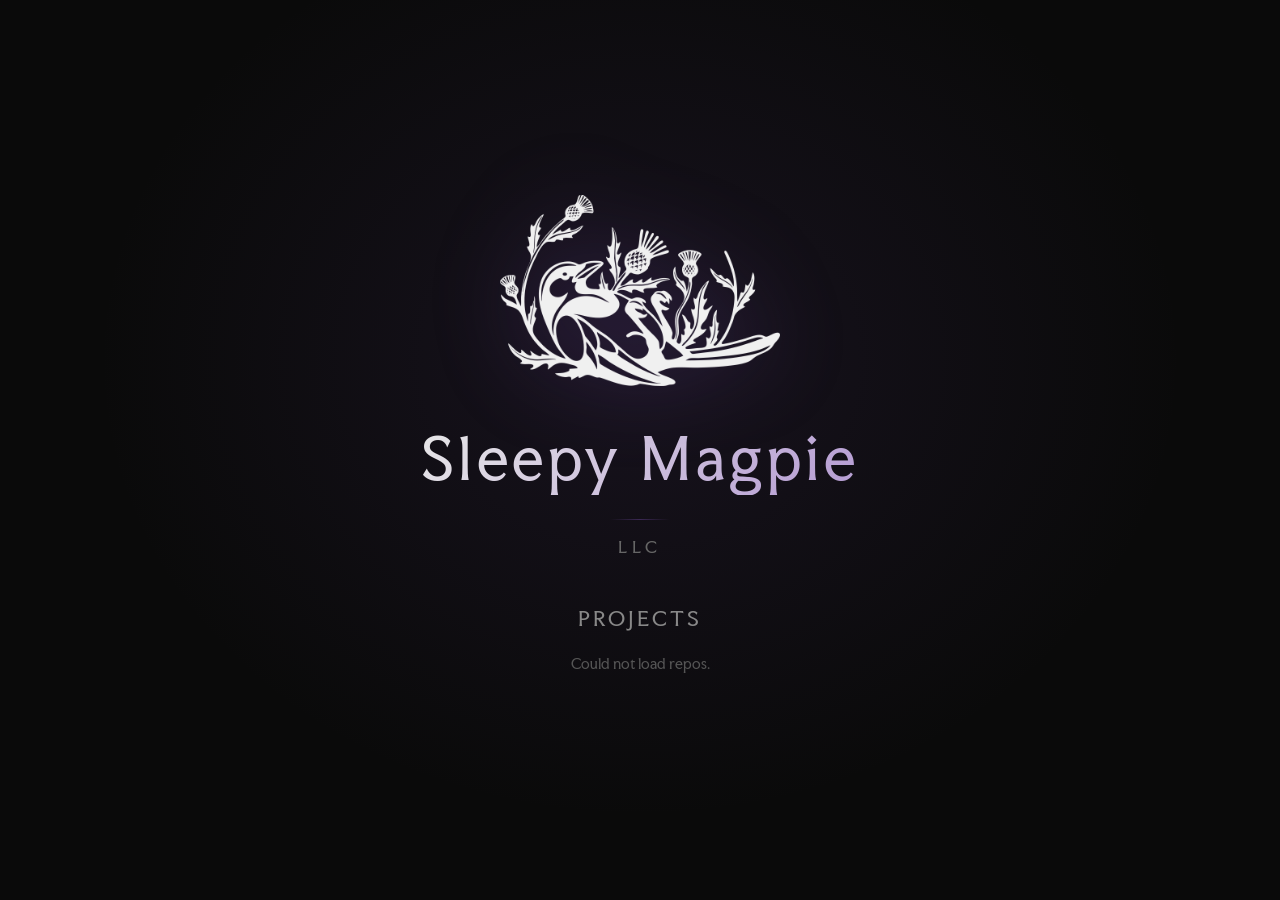
==== index.html @ 444b6920 "init commit" ====
<!DOCTYPE html>
<html lang="en">
<head>
  <meta charset="UTF-8">
  <meta name="viewport" content="width=device-width, initial-scale=1.0">
  <title>Sleepy Magpie, LLC</title>
  <meta name="description" content="Sleepy Magpie, LLC — Coming soon.">
  <meta property="og:title" content="Sleepy Magpie, LLC">
  <meta property="og:description" content="Sleepy Magpie, LLC — Coming soon.">
  <meta property="og:type" content="website">
  <meta property="og:url" content="https://sleepymagpie.com">
  <style>
    @font-face {
      font-family: 'FacultyGlyphic';
      src: url('FacultyGlyphic-Regular.ttf') format('truetype');
      font-weight: normal;
      font-style: normal;
      font-display: swap;
    }

    *,
    *::before,
    *::after {
      margin: 0;
      padding: 0;
      box-sizing: border-box;
    }

    body {
      min-height: 100vh;
      display: flex;
      flex-direction: column;
      align-items: center;
      justify-content: center;
      background: #0a0a0a;
      background-image: radial-gradient(ellipse at 50% 40%, rgba(99, 65, 145, 0.15) 0%, transparent 60%);
      color: #e8e8e8;
      font-family: 'FacultyGlyphic', -apple-system, BlinkMacSystemFont, "Segoe UI", Roboto, Helvetica, Arial, sans-serif;
    }

    .container {
      text-align: center;
      animation: fadeSlideUp 1.2s ease-out both;
    }

    .logo {
      width: 280px;
      height: auto;
      margin: 0 auto 2rem;
      animation: float 4s ease-in-out infinite;
      filter: invert(1) drop-shadow(0 0 40px rgba(99, 65, 145, 0.4));
    }

    h1 {
      font-size: clamp(2rem, 6vw, 3.5rem);
      font-weight: 300;
      letter-spacing: 0.08em;
      margin-bottom: 0.5rem;
      background: linear-gradient(135deg, #e8e8e8 0%, #b8a0d4 50%, #e8e8e8 100%);
      background-size: 200% auto;
      -webkit-background-clip: text;
      background-clip: text;
      -webkit-text-fill-color: transparent;
      animation: shimmer 6s ease-in-out infinite;
    }

    .divider {
      width: 60px;
      height: 1px;
      margin: 1.5rem auto 1rem;
      background: linear-gradient(90deg, transparent, rgba(99, 65, 145, 0.5), transparent);
    }

    .llc {
      font-size: clamp(0.75rem, 2vw, 1rem);
      font-weight: 400;
      letter-spacing: 0.3em;
      text-transform: uppercase;
      color: #666;
    }

    @keyframes fadeSlideUp {
      from {
        opacity: 0;
        transform: translateY(30px);
      }
      to {
        opacity: 1;
        transform: translateY(0);
      }
    }

    @keyframes shimmer {
      0%, 100% {
        background-position: 0% center;
      }
      50% {
        background-position: 200% center;
      }
    }

    @keyframes float {
      0%, 100% {
        transform: translateY(0);
      }
      50% {
        transform: translateY(-10px);
      }
    }

    .repos {
      width: 100%;
      max-width: 720px;
      padding: 3rem 1.5rem 2rem;
      animation: fadeSlideUp 1.2s ease-out 0.4s both;
    }

    .repos h2 {
      font-size: clamp(1rem, 3vw, 1.25rem);
      font-weight: 300;
      letter-spacing: 0.15em;
      text-transform: uppercase;
      color: #888;
      margin-bottom: 1.5rem;
      text-align: center;
    }

    #repo-list {
      display: flex;
      flex-direction: column;
      gap: 0.75rem;
    }

    .repo-card {
      display: block;
      padding: 1rem 1.25rem;
      border: 1px solid rgba(99, 65, 145, 0.25);
      border-radius: 8px;
      background: rgba(99, 65, 145, 0.06);
      text-decoration: none;
      color: inherit;
      transition: border-color 0.3s, background 0.3s;
    }

    .repo-card:hover {
      border-color: rgba(99, 65, 145, 0.5);
      background: rgba(99, 65, 145, 0.12);
    }

    .repo-name {
      font-size: 1.1rem;
      font-weight: 400;
      color: #b8a0d4;
      margin-bottom: 0.3rem;
    }

    .repo-desc {
      font-size: 0.85rem;
      color: #888;
      line-height: 1.4;
    }

    .repo-lang {
      font-size: 0.75rem;
      color: #666;
      margin-top: 0.4rem;
      letter-spacing: 0.05em;
    }

    .repos-empty {
      text-align: center;
      color: #555;
      font-size: 0.85rem;
    }

    @media (max-width: 480px) {
      .logo {
        width: 200px;
        margin-bottom: 1.5rem;
      }

      .repos {
        padding: 2rem 1rem 1.5rem;
      }
    }
  </style>
</head>
<body>
  <div class="container">
    <img class="logo" src="logo.png" alt="Sleepy Magpie logo">

    <h1>Sleepy Magpie</h1>
    <div class="divider"></div>
    <p class="llc">LLC</p>
  </div>

  <section class="repos">
    <h2>Projects</h2>
    <div id="repo-list"></div>
  </section>

  <script>
    const IGNORED_REPOS = ["sleepymagpie.com"];

    function createRepoCard(repo) {
      const a = document.createElement("a");
      a.className = "repo-card";
      a.href = repo.html_url;
      a.target = "_blank";
      a.rel = "noopener noreferrer";

      const name = document.createElement("div");
      name.className = "repo-name";
      name.textContent = repo.name;
      a.appendChild(name);

      if (repo.description) {
        const desc = document.createElement("div");
        desc.className = "repo-desc";
        desc.textContent = repo.description;
        a.appendChild(desc);
      }

      if (repo.language) {
        const lang = document.createElement("div");
        lang.className = "repo-lang";
        lang.textContent = repo.language;
        a.appendChild(lang);
      }

      return a;
    }

    fetch("https://api.github.com/orgs/Sleepy-Magpie-LLC/repos?type=public")
      .then(res => {
        if (!res.ok) throw new Error(res.statusText);
        return res.json();
      })
      .then(repos => {
        const filtered = repos.filter(r =>
          !r.fork && !r.archived && !IGNORED_REPOS.includes(r.name)
        );

        const list = document.getElementById("repo-list");

        if (filtered.length === 0) {
          const empty = document.createElement("p");
          empty.className = "repos-empty";
          empty.textContent = "No public repos yet.";
          list.appendChild(empty);
          return;
        }

        filtered
          .sort((a, b) => new Date(b.pushed_at) - new Date(a.pushed_at))
          .forEach(r => list.appendChild(createRepoCard(r)));
      })
      .catch(() => {
        const list = document.getElementById("repo-list");
        const err = document.createElement("p");
        err.className = "repos-empty";
        err.textContent = "Could not load repos.";
        list.appendChild(err);
      });
  </script>
</body>
</html>
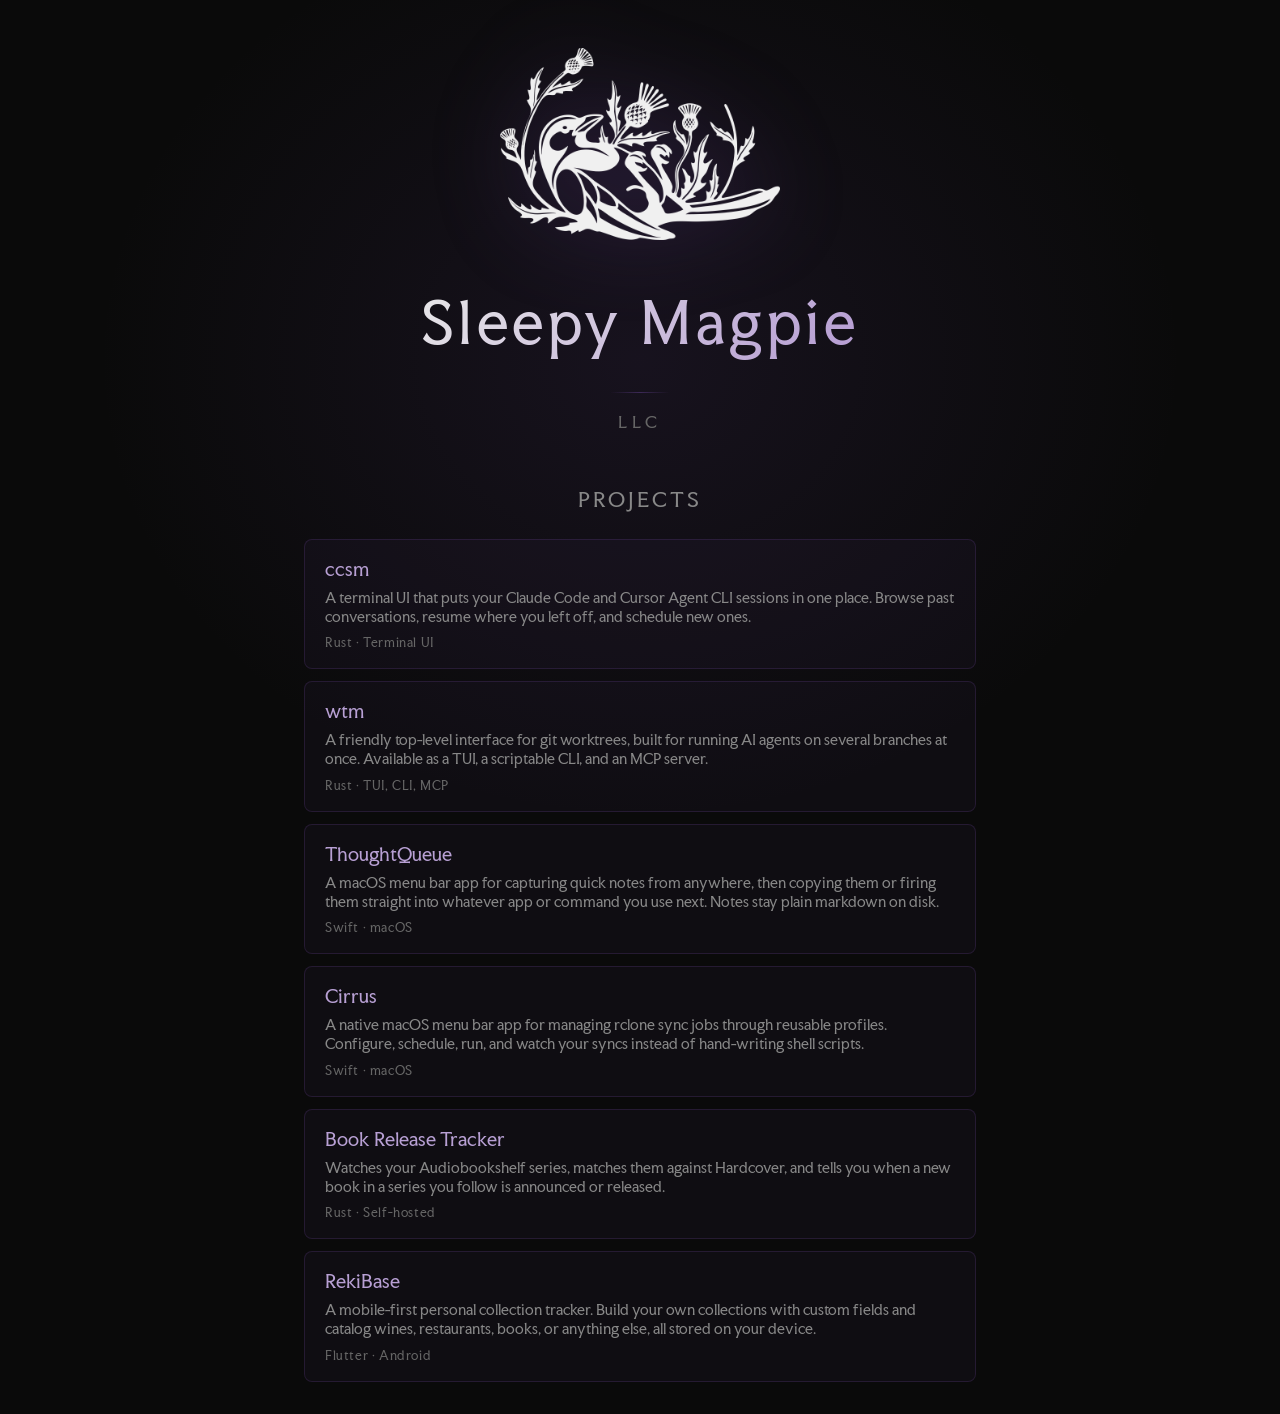
==== commit e7280fff: "add sub-pages for tools" ====
--- a/index.html
+++ b/index.html
@@ -4,188 +4,14 @@
   <meta charset="UTF-8">
   <meta name="viewport" content="width=device-width, initial-scale=1.0">
   <title>Sleepy Magpie, LLC</title>
-  <meta name="description" content="Sleepy Magpie, LLC — Coming soon.">
+  <meta name="description" content="Sleepy Magpie, LLC builds small, focused tools for developers and for keeping track of things.">
   <meta property="og:title" content="Sleepy Magpie, LLC">
-  <meta property="og:description" content="Sleepy Magpie, LLC — Coming soon.">
+  <meta property="og:description" content="Sleepy Magpie, LLC builds small, focused tools for developers and for keeping track of things.">
   <meta property="og:type" content="website">
   <meta property="og:url" content="https://sleepymagpie.com">
-  <style>
-    @font-face {
-      font-family: 'FacultyGlyphic';
-      src: url('FacultyGlyphic-Regular.ttf') format('truetype');
-      font-weight: normal;
-      font-style: normal;
-      font-display: swap;
-    }
-
-    *,
-    *::before,
-    *::after {
-      margin: 0;
-      padding: 0;
-      box-sizing: border-box;
-    }
-
-    body {
-      min-height: 100vh;
-      display: flex;
-      flex-direction: column;
-      align-items: center;
-      justify-content: center;
-      background: #0a0a0a;
-      background-image: radial-gradient(ellipse at 50% 40%, rgba(99, 65, 145, 0.15) 0%, transparent 60%);
-      color: #e8e8e8;
-      font-family: 'FacultyGlyphic', -apple-system, BlinkMacSystemFont, "Segoe UI", Roboto, Helvetica, Arial, sans-serif;
-    }
-
-    .container {
-      text-align: center;
-      animation: fadeSlideUp 1.2s ease-out both;
-    }
-
-    .logo {
-      width: 280px;
-      height: auto;
-      margin: 0 auto 2rem;
-      animation: float 4s ease-in-out infinite;
-      filter: invert(1) drop-shadow(0 0 40px rgba(99, 65, 145, 0.4));
-    }
-
-    h1 {
-      font-size: clamp(2rem, 6vw, 3.5rem);
-      font-weight: 300;
-      letter-spacing: 0.08em;
-      margin-bottom: 0.5rem;
-      background: linear-gradient(135deg, #e8e8e8 0%, #b8a0d4 50%, #e8e8e8 100%);
-      background-size: 200% auto;
-      -webkit-background-clip: text;
-      background-clip: text;
-      -webkit-text-fill-color: transparent;
-      animation: shimmer 6s ease-in-out infinite;
-    }
-
-    .divider {
-      width: 60px;
-      height: 1px;
-      margin: 1.5rem auto 1rem;
-      background: linear-gradient(90deg, transparent, rgba(99, 65, 145, 0.5), transparent);
-    }
-
-    .llc {
-      font-size: clamp(0.75rem, 2vw, 1rem);
-      font-weight: 400;
-      letter-spacing: 0.3em;
-      text-transform: uppercase;
-      color: #666;
-    }
-
-    @keyframes fadeSlideUp {
-      from {
-        opacity: 0;
-        transform: translateY(30px);
-      }
-      to {
-        opacity: 1;
-        transform: translateY(0);
-      }
-    }
-
-    @keyframes shimmer {
-      0%, 100% {
-        background-position: 0% center;
-      }
-      50% {
-        background-position: 200% center;
-      }
-    }
-
-    @keyframes float {
-      0%, 100% {
-        transform: translateY(0);
-      }
-      50% {
-        transform: translateY(-10px);
-      }
-    }
-
-    .repos {
-      width: 100%;
-      max-width: 720px;
-      padding: 3rem 1.5rem 2rem;
-      animation: fadeSlideUp 1.2s ease-out 0.4s both;
-    }
-
-    .repos h2 {
-      font-size: clamp(1rem, 3vw, 1.25rem);
-      font-weight: 300;
-      letter-spacing: 0.15em;
-      text-transform: uppercase;
-      color: #888;
-      margin-bottom: 1.5rem;
-      text-align: center;
-    }
-
-    #repo-list {
-      display: flex;
-      flex-direction: column;
-      gap: 0.75rem;
-    }
-
-    .repo-card {
-      display: block;
-      padding: 1rem 1.25rem;
-      border: 1px solid rgba(99, 65, 145, 0.25);
-      border-radius: 8px;
-      background: rgba(99, 65, 145, 0.06);
-      text-decoration: none;
-      color: inherit;
-      transition: border-color 0.3s, background 0.3s;
-    }
-
-    .repo-card:hover {
-      border-color: rgba(99, 65, 145, 0.5);
-      background: rgba(99, 65, 145, 0.12);
-    }
-
-    .repo-name {
-      font-size: 1.1rem;
-      font-weight: 400;
-      color: #b8a0d4;
-      margin-bottom: 0.3rem;
-    }
-
-    .repo-desc {
-      font-size: 0.85rem;
-      color: #888;
-      line-height: 1.4;
-    }
-
-    .repo-lang {
-      font-size: 0.75rem;
-      color: #666;
-      margin-top: 0.4rem;
-      letter-spacing: 0.05em;
-    }
-
-    .repos-empty {
-      text-align: center;
-      color: #555;
-      font-size: 0.85rem;
-    }
-
-    @media (max-width: 480px) {
-      .logo {
-        width: 200px;
-        margin-bottom: 1.5rem;
-      }
-
-      .repos {
-        padding: 2rem 1rem 1.5rem;
-      }
-    }
-  </style>
+  <link rel="stylesheet" href="styles.css">
 </head>
-<body>
+<body class="home">
   <div class="container">
     <img class="logo" src="logo.png" alt="Sleepy Magpie logo">
 
@@ -196,72 +22,43 @@
 
   <section class="repos">
     <h2>Projects</h2>
-    <div id="repo-list"></div>
+    <div id="repo-list">
+      <a class="repo-card" href="tools/ccsm.html">
+        <div class="repo-name">ccsm</div>
+        <div class="repo-desc">A terminal UI that puts your Claude Code and Cursor Agent CLI sessions in one place. Browse past conversations, resume where you left off, and schedule new ones.</div>
+        <div class="repo-lang">Rust · Terminal UI</div>
+      </a>
+
+      <a class="repo-card" href="tools/wtm.html">
+        <div class="repo-name">wtm</div>
+        <div class="repo-desc">A friendly top-level interface for git worktrees, built for running AI agents on several branches at once. Available as a TUI, a scriptable CLI, and an MCP server.</div>
+        <div class="repo-lang">Rust · TUI, CLI, MCP</div>
+      </a>
+
+      <a class="repo-card" href="tools/thoughtqueue.html">
+        <div class="repo-name">ThoughtQueue</div>
+        <div class="repo-desc">A macOS menu bar app for capturing quick notes from anywhere, then copying them or firing them straight into whatever app or command you use next. Notes stay plain markdown on disk.</div>
+        <div class="repo-lang">Swift · macOS</div>
+      </a>
+
+      <a class="repo-card" href="tools/cirrus.html">
+        <div class="repo-name">Cirrus</div>
+        <div class="repo-desc">A native macOS menu bar app for managing rclone sync jobs through reusable profiles. Configure, schedule, run, and watch your syncs instead of hand-writing shell scripts.</div>
+        <div class="repo-lang">Swift · macOS</div>
+      </a>
+
+      <a class="repo-card" href="tools/book-release-tracker.html">
+        <div class="repo-name">Book Release Tracker</div>
+        <div class="repo-desc">Watches your Audiobookshelf series, matches them against Hardcover, and tells you when a new book in a series you follow is announced or released.</div>
+        <div class="repo-lang">Rust · Self-hosted</div>
+      </a>
+
+      <a class="repo-card" href="tools/rekibase.html">
+        <div class="repo-name">RekiBase</div>
+        <div class="repo-desc">A mobile-first personal collection tracker. Build your own collections with custom fields and catalog wines, restaurants, books, or anything else, all stored on your device.</div>
+        <div class="repo-lang">Flutter · Android</div>
+      </a>
+    </div>
   </section>
-
-  <script>
-    const IGNORED_REPOS = ["sleepymagpie.com"];
-
-    function createRepoCard(repo) {
-      const a = document.createElement("a");
-      a.className = "repo-card";
-      a.href = repo.html_url;
-      a.target = "_blank";
-      a.rel = "noopener noreferrer";
-
-      const name = document.createElement("div");
-      name.className = "repo-name";
-      name.textContent = repo.name;
-      a.appendChild(name);
-
-      if (repo.description) {
-        const desc = document.createElement("div");
-        desc.className = "repo-desc";
-        desc.textContent = repo.description;
-        a.appendChild(desc);
-      }
-
-      if (repo.language) {
-        const lang = document.createElement("div");
-        lang.className = "repo-lang";
-        lang.textContent = repo.language;
-        a.appendChild(lang);
-      }
-
-      return a;
-    }
-
-    fetch("https://api.github.com/orgs/Sleepy-Magpie-LLC/repos?type=public")
-      .then(res => {
-        if (!res.ok) throw new Error(res.statusText);
-        return res.json();
-      })
-      .then(repos => {
-        const filtered = repos.filter(r =>
-          !r.fork && !r.archived && !IGNORED_REPOS.includes(r.name)
-        );
-
-        const list = document.getElementById("repo-list");
-
-        if (filtered.length === 0) {
-          const empty = document.createElement("p");
-          empty.className = "repos-empty";
-          empty.textContent = "No public repos yet.";
-          list.appendChild(empty);
-          return;
-        }
-
-        filtered
-          .sort((a, b) => new Date(b.pushed_at) - new Date(a.pushed_at))
-          .forEach(r => list.appendChild(createRepoCard(r)));
-      })
-      .catch(() => {
-        const list = document.getElementById("repo-list");
-        const err = document.createElement("p");
-        err.className = "repos-empty";
-        err.textContent = "Could not load repos.";
-        list.appendChild(err);
-      });
-  </script>
 </body>
 </html>
--- a/styles.css
+++ b/styles.css
@@ -0,0 +1,469 @@
+/* Sleepy Magpie, LLC — shared theme for the home page and every tool page. */
+
+@font-face {
+  font-family: 'FacultyGlyphic';
+  src: url('FacultyGlyphic-Regular.ttf') format('truetype');
+  font-weight: normal;
+  font-style: normal;
+  font-display: swap;
+}
+
+:root {
+  --bg: #0a0a0a;
+  --text: #e8e8e8;
+  --accent: #b8a0d4;
+  --purple: 99, 65, 145;
+  --muted: #888;
+  --dim: #666;
+}
+
+*,
+*::before,
+*::after {
+  margin: 0;
+  padding: 0;
+  box-sizing: border-box;
+}
+
+body {
+  min-height: 100vh;
+  display: flex;
+  flex-direction: column;
+  align-items: center;
+  background: var(--bg);
+  background-image: radial-gradient(ellipse at 50% 40%, rgba(var(--purple), 0.15) 0%, transparent 60%);
+  background-attachment: fixed;
+  color: var(--text);
+  font-family: 'FacultyGlyphic', -apple-system, BlinkMacSystemFont, "Segoe UI", Roboto, Helvetica, Arial, sans-serif;
+  line-height: 1.6;
+}
+
+/* The home page centers itself when it fits and scrolls normally when it does not.
+   Auto margins are used instead of justify-content so tall content is never clipped. */
+body.home .container {
+  margin-top: auto;
+  padding-top: 3rem;
+}
+
+body.home .repos {
+  margin-bottom: auto;
+}
+
+a {
+  color: var(--accent);
+}
+
+/* ---------- Home hero ---------- */
+
+.container {
+  text-align: center;
+  animation: fadeSlideUp 1.2s ease-out both;
+}
+
+.logo {
+  width: 280px;
+  height: auto;
+  margin: 0 auto 2rem;
+  animation: float 4s ease-in-out infinite;
+  filter: invert(1) drop-shadow(0 0 40px rgba(var(--purple), 0.4));
+}
+
+h1 {
+  font-size: clamp(2rem, 6vw, 3.5rem);
+  font-weight: 300;
+  letter-spacing: 0.08em;
+  margin-bottom: 0.5rem;
+  background: linear-gradient(135deg, #e8e8e8 0%, #b8a0d4 50%, #e8e8e8 100%);
+  background-size: 200% auto;
+  -webkit-background-clip: text;
+  background-clip: text;
+  -webkit-text-fill-color: transparent;
+  animation: shimmer 6s ease-in-out infinite;
+}
+
+.divider {
+  width: 60px;
+  height: 1px;
+  margin: 1.5rem auto 1rem;
+  background: linear-gradient(90deg, transparent, rgba(var(--purple), 0.5), transparent);
+}
+
+.llc {
+  font-size: clamp(0.75rem, 2vw, 1rem);
+  font-weight: 400;
+  letter-spacing: 0.3em;
+  text-transform: uppercase;
+  color: var(--dim);
+}
+
+@keyframes fadeSlideUp {
+  from {
+    opacity: 0;
+    transform: translateY(30px);
+  }
+  to {
+    opacity: 1;
+    transform: translateY(0);
+  }
+}
+
+@keyframes shimmer {
+  0%, 100% {
+    background-position: 0% center;
+  }
+  50% {
+    background-position: 200% center;
+  }
+}
+
+@keyframes float {
+  0%, 100% {
+    transform: translateY(0);
+  }
+  50% {
+    transform: translateY(-10px);
+  }
+}
+
+/* ---------- Project list (home) ---------- */
+
+.repos {
+  width: 100%;
+  max-width: 720px;
+  padding: 3rem 1.5rem 2rem;
+  animation: fadeSlideUp 1.2s ease-out 0.4s both;
+}
+
+.repos h2 {
+  font-size: clamp(1rem, 3vw, 1.25rem);
+  font-weight: 300;
+  letter-spacing: 0.15em;
+  text-transform: uppercase;
+  color: var(--muted);
+  margin-bottom: 1.5rem;
+  text-align: center;
+}
+
+#repo-list {
+  display: flex;
+  flex-direction: column;
+  gap: 0.75rem;
+}
+
+.repo-card {
+  display: block;
+  padding: 1rem 1.25rem;
+  border: 1px solid rgba(var(--purple), 0.25);
+  border-radius: 8px;
+  background: rgba(var(--purple), 0.06);
+  text-decoration: none;
+  color: inherit;
+  transition: border-color 0.3s, background 0.3s, transform 0.3s;
+}
+
+.repo-card:hover {
+  border-color: rgba(var(--purple), 0.5);
+  background: rgba(var(--purple), 0.12);
+  transform: translateY(-2px);
+}
+
+.repo-name {
+  font-size: 1.1rem;
+  font-weight: 400;
+  color: var(--accent);
+  margin-bottom: 0.3rem;
+}
+
+.repo-desc {
+  font-size: 0.85rem;
+  color: var(--muted);
+  line-height: 1.4;
+}
+
+.repo-lang {
+  font-size: 0.75rem;
+  color: var(--dim);
+  margin-top: 0.4rem;
+  letter-spacing: 0.05em;
+}
+
+.repos-empty {
+  text-align: center;
+  color: #555;
+  font-size: 0.85rem;
+}
+
+/* ---------- Tool pages ---------- */
+
+.site-header {
+  width: 100%;
+  max-width: 860px;
+  padding: 1.5rem 1.5rem 0;
+  display: flex;
+  align-items: center;
+  gap: 0.6rem;
+}
+
+.site-header a {
+  display: flex;
+  align-items: center;
+  gap: 0.6rem;
+  text-decoration: none;
+  color: var(--muted);
+  font-size: 0.8rem;
+  letter-spacing: 0.2em;
+  text-transform: uppercase;
+  transition: color 0.3s;
+}
+
+.site-header a:hover {
+  color: var(--accent);
+}
+
+.site-header img {
+  width: 28px;
+  height: auto;
+  filter: invert(1) drop-shadow(0 0 12px rgba(var(--purple), 0.5));
+}
+
+.tool-page {
+  width: 100%;
+  max-width: 860px;
+  padding: 2.5rem 1.5rem 4rem;
+  animation: fadeSlideUp 0.8s ease-out both;
+}
+
+.tool-hero {
+  text-align: center;
+  margin-bottom: 3rem;
+}
+
+.tool-hero h1 {
+  margin-bottom: 0.75rem;
+}
+
+.tool-tagline {
+  font-size: clamp(1rem, 2.5vw, 1.15rem);
+  color: var(--muted);
+  max-width: 640px;
+  margin: 0 auto;
+}
+
+.tool-tags {
+  display: flex;
+  flex-wrap: wrap;
+  justify-content: center;
+  gap: 0.5rem;
+  margin-top: 1.25rem;
+}
+
+.tag {
+  font-size: 0.7rem;
+  letter-spacing: 0.12em;
+  text-transform: uppercase;
+  color: var(--accent);
+  border: 1px solid rgba(var(--purple), 0.3);
+  border-radius: 999px;
+  padding: 0.25rem 0.7rem;
+  background: rgba(var(--purple), 0.08);
+}
+
+.tool-links {
+  display: flex;
+  flex-wrap: wrap;
+  justify-content: center;
+  gap: 0.75rem;
+  margin-top: 1.75rem;
+}
+
+.btn {
+  display: inline-block;
+  padding: 0.6rem 1.4rem;
+  border-radius: 8px;
+  border: 1px solid rgba(var(--purple), 0.4);
+  background: rgba(var(--purple), 0.12);
+  color: var(--text);
+  text-decoration: none;
+  font-size: 0.9rem;
+  letter-spacing: 0.06em;
+  transition: border-color 0.3s, background 0.3s, transform 0.3s;
+}
+
+.btn:hover {
+  border-color: rgba(var(--purple), 0.7);
+  background: rgba(var(--purple), 0.22);
+  transform: translateY(-2px);
+}
+
+.btn-ghost {
+  background: transparent;
+  border-color: rgba(255, 255, 255, 0.12);
+  color: var(--muted);
+}
+
+.btn-ghost:hover {
+  background: rgba(255, 255, 255, 0.04);
+  border-color: rgba(255, 255, 255, 0.25);
+  color: var(--text);
+}
+
+.tool-section {
+  margin-bottom: 3rem;
+}
+
+.tool-section h2 {
+  font-size: 0.95rem;
+  font-weight: 400;
+  letter-spacing: 0.2em;
+  text-transform: uppercase;
+  color: var(--muted);
+  margin-bottom: 1.25rem;
+  padding-bottom: 0.6rem;
+  border-bottom: 1px solid rgba(var(--purple), 0.2);
+}
+
+.tool-section p {
+  color: #c8c8c8;
+  margin-bottom: 1rem;
+}
+
+.tool-section p:last-child {
+  margin-bottom: 0;
+}
+
+.feature-list {
+  list-style: none;
+  display: grid;
+  gap: 0.9rem;
+}
+
+.feature-list li {
+  padding-left: 1.4rem;
+  position: relative;
+  color: #c8c8c8;
+  font-size: 0.95rem;
+}
+
+.feature-list li::before {
+  content: "";
+  position: absolute;
+  left: 0;
+  top: 0.65em;
+  width: 6px;
+  height: 6px;
+  border-radius: 50%;
+  background: rgba(var(--purple), 0.8);
+  box-shadow: 0 0 8px rgba(var(--purple), 0.8);
+}
+
+.feature-list strong {
+  color: var(--accent);
+  font-weight: 400;
+}
+
+pre {
+  background: rgba(255, 255, 255, 0.03);
+  border: 1px solid rgba(var(--purple), 0.2);
+  border-radius: 8px;
+  padding: 1rem 1.1rem;
+  overflow-x: auto;
+  margin-bottom: 1rem;
+}
+
+pre code,
+code {
+  font-family: ui-monospace, SFMono-Regular, Menlo, Consolas, monospace;
+  font-size: 0.85rem;
+  color: #d8cdea;
+  line-height: 1.7;
+}
+
+p code,
+li code {
+  background: rgba(var(--purple), 0.12);
+  border-radius: 4px;
+  padding: 0.1rem 0.35rem;
+}
+
+.step-label {
+  font-size: 0.8rem;
+  letter-spacing: 0.1em;
+  text-transform: uppercase;
+  color: var(--dim);
+  margin-bottom: 0.5rem;
+}
+
+/* ---------- Screenshots ---------- */
+
+.shots {
+  display: grid;
+  gap: 2rem;
+}
+
+.shot {
+  margin: 0;
+}
+
+.shot img {
+  width: 100%;
+  height: auto;
+  display: block;
+  border-radius: 8px;
+  border: 1px solid rgba(var(--purple), 0.25);
+  background: #000;
+}
+
+.shot figcaption {
+  font-size: 0.8rem;
+  color: var(--dim);
+  margin-top: 0.6rem;
+  text-align: center;
+}
+
+.app-icon {
+  width: 140px;
+  height: auto;
+  border-radius: 28px;
+  display: block;
+  margin: 0 auto 2rem;
+  box-shadow: 0 0 40px rgba(var(--purple), 0.35);
+}
+
+/* ---------- Footer ---------- */
+
+.site-footer {
+  width: 100%;
+  max-width: 860px;
+  padding: 2rem 1.5rem 3rem;
+  text-align: center;
+  font-size: 0.75rem;
+  letter-spacing: 0.2em;
+  text-transform: uppercase;
+  color: var(--dim);
+  border-top: 1px solid rgba(var(--purple), 0.15);
+}
+
+.site-footer a {
+  color: var(--muted);
+  text-decoration: none;
+  transition: color 0.3s;
+}
+
+.site-footer a:hover {
+  color: var(--accent);
+}
+
+@media (max-width: 480px) {
+  .logo {
+    width: 200px;
+    margin-bottom: 1.5rem;
+  }
+
+  .repos {
+    padding: 2rem 1rem 1.5rem;
+  }
+
+  .tool-page {
+    padding: 2rem 1rem 3rem;
+  }
+}
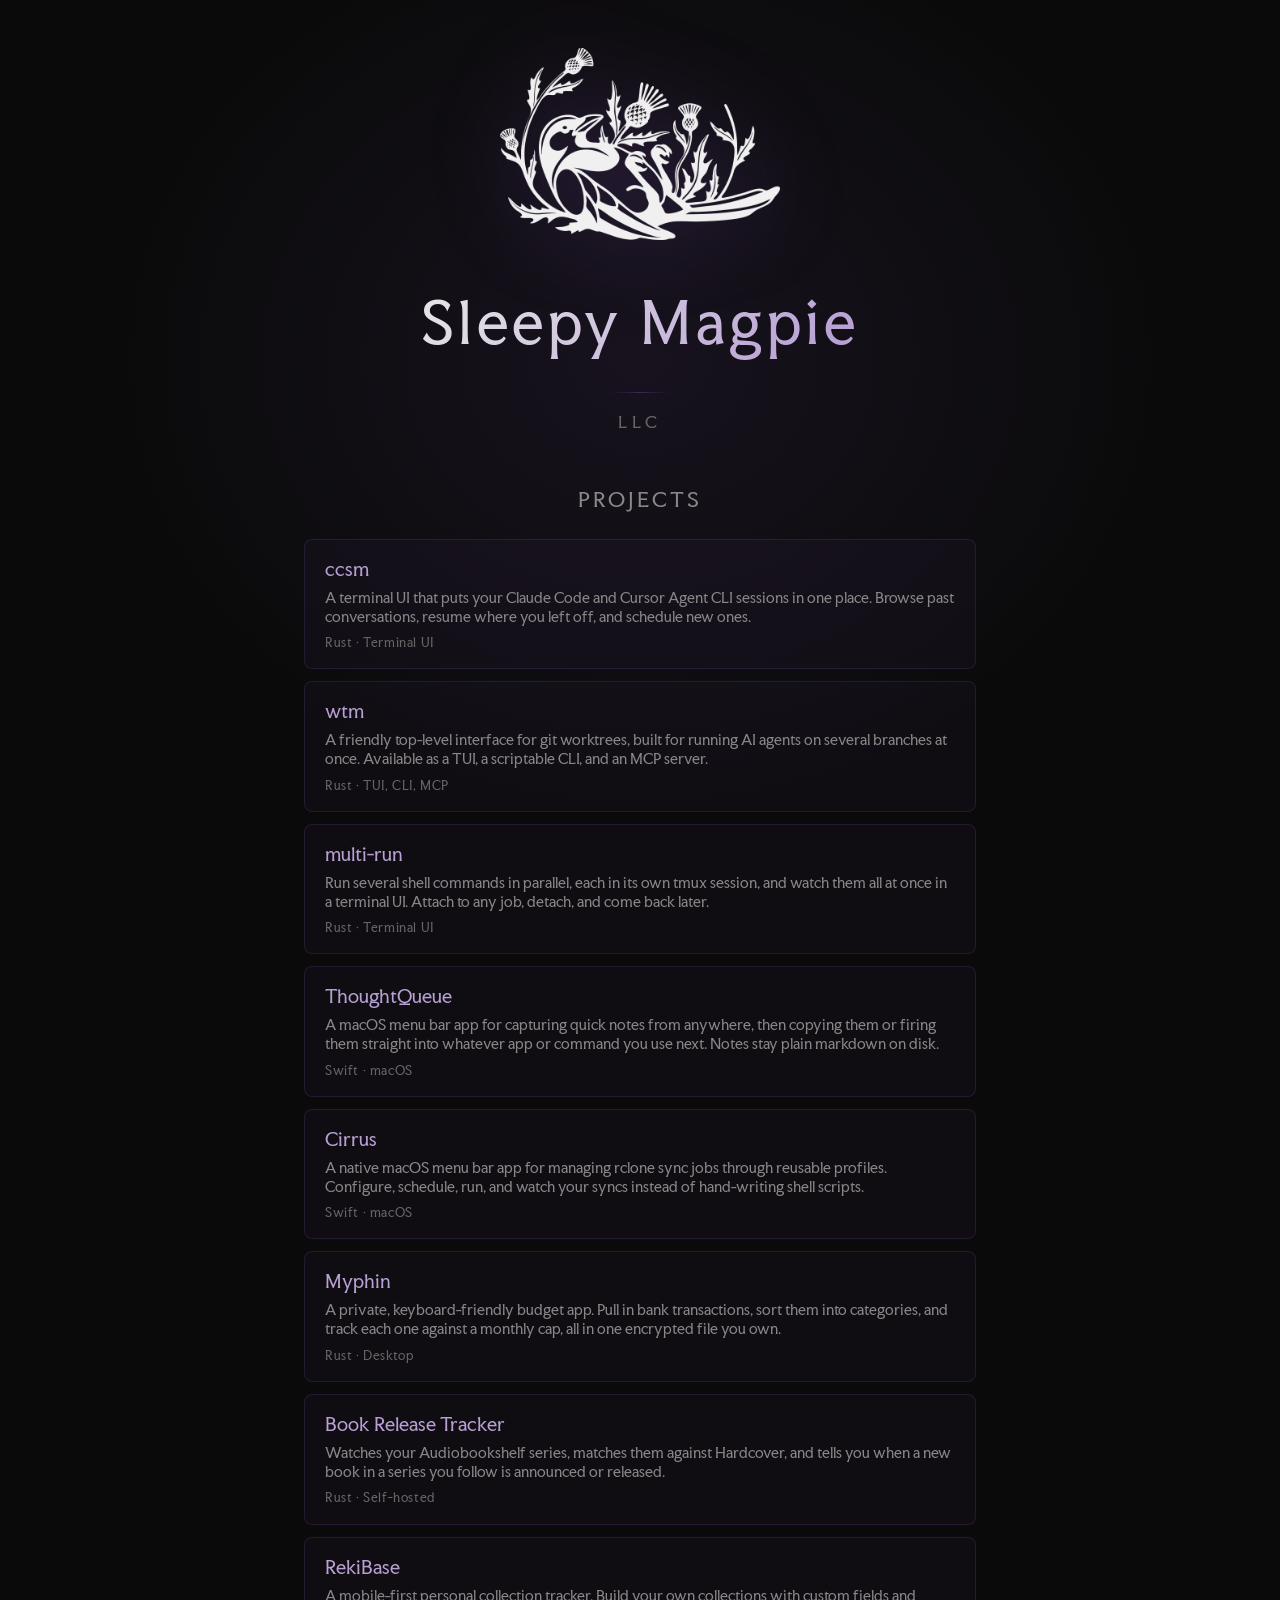
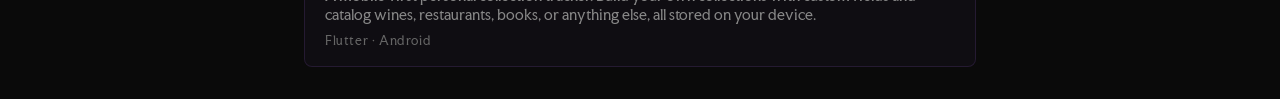
==== commit 64278d21: "added new tools" ====
--- a/index.html
+++ b/index.html
@@ -35,6 +35,12 @@
         <div class="repo-lang">Rust · TUI, CLI, MCP</div>
       </a>
 
+      <a class="repo-card" href="tools/multi-run.html">
+        <div class="repo-name">multi-run</div>
+        <div class="repo-desc">Run several shell commands in parallel, each in its own tmux session, and watch them all at once in a terminal UI. Attach to any job, detach, and come back later.</div>
+        <div class="repo-lang">Rust · Terminal UI</div>
+      </a>
+
       <a class="repo-card" href="tools/thoughtqueue.html">
         <div class="repo-name">ThoughtQueue</div>
         <div class="repo-desc">A macOS menu bar app for capturing quick notes from anywhere, then copying them or firing them straight into whatever app or command you use next. Notes stay plain markdown on disk.</div>
@@ -45,6 +51,12 @@
         <div class="repo-name">Cirrus</div>
         <div class="repo-desc">A native macOS menu bar app for managing rclone sync jobs through reusable profiles. Configure, schedule, run, and watch your syncs instead of hand-writing shell scripts.</div>
         <div class="repo-lang">Swift · macOS</div>
+      </a>
+
+      <a class="repo-card" href="tools/myphin.html">
+        <div class="repo-name">Myphin</div>
+        <div class="repo-desc">A private, keyboard-friendly budget app. Pull in bank transactions, sort them into categories, and track each one against a monthly cap, all in one encrypted file you own.</div>
+        <div class="repo-lang">Rust · Desktop</div>
       </a>
 
       <a class="repo-card" href="tools/book-release-tracker.html">
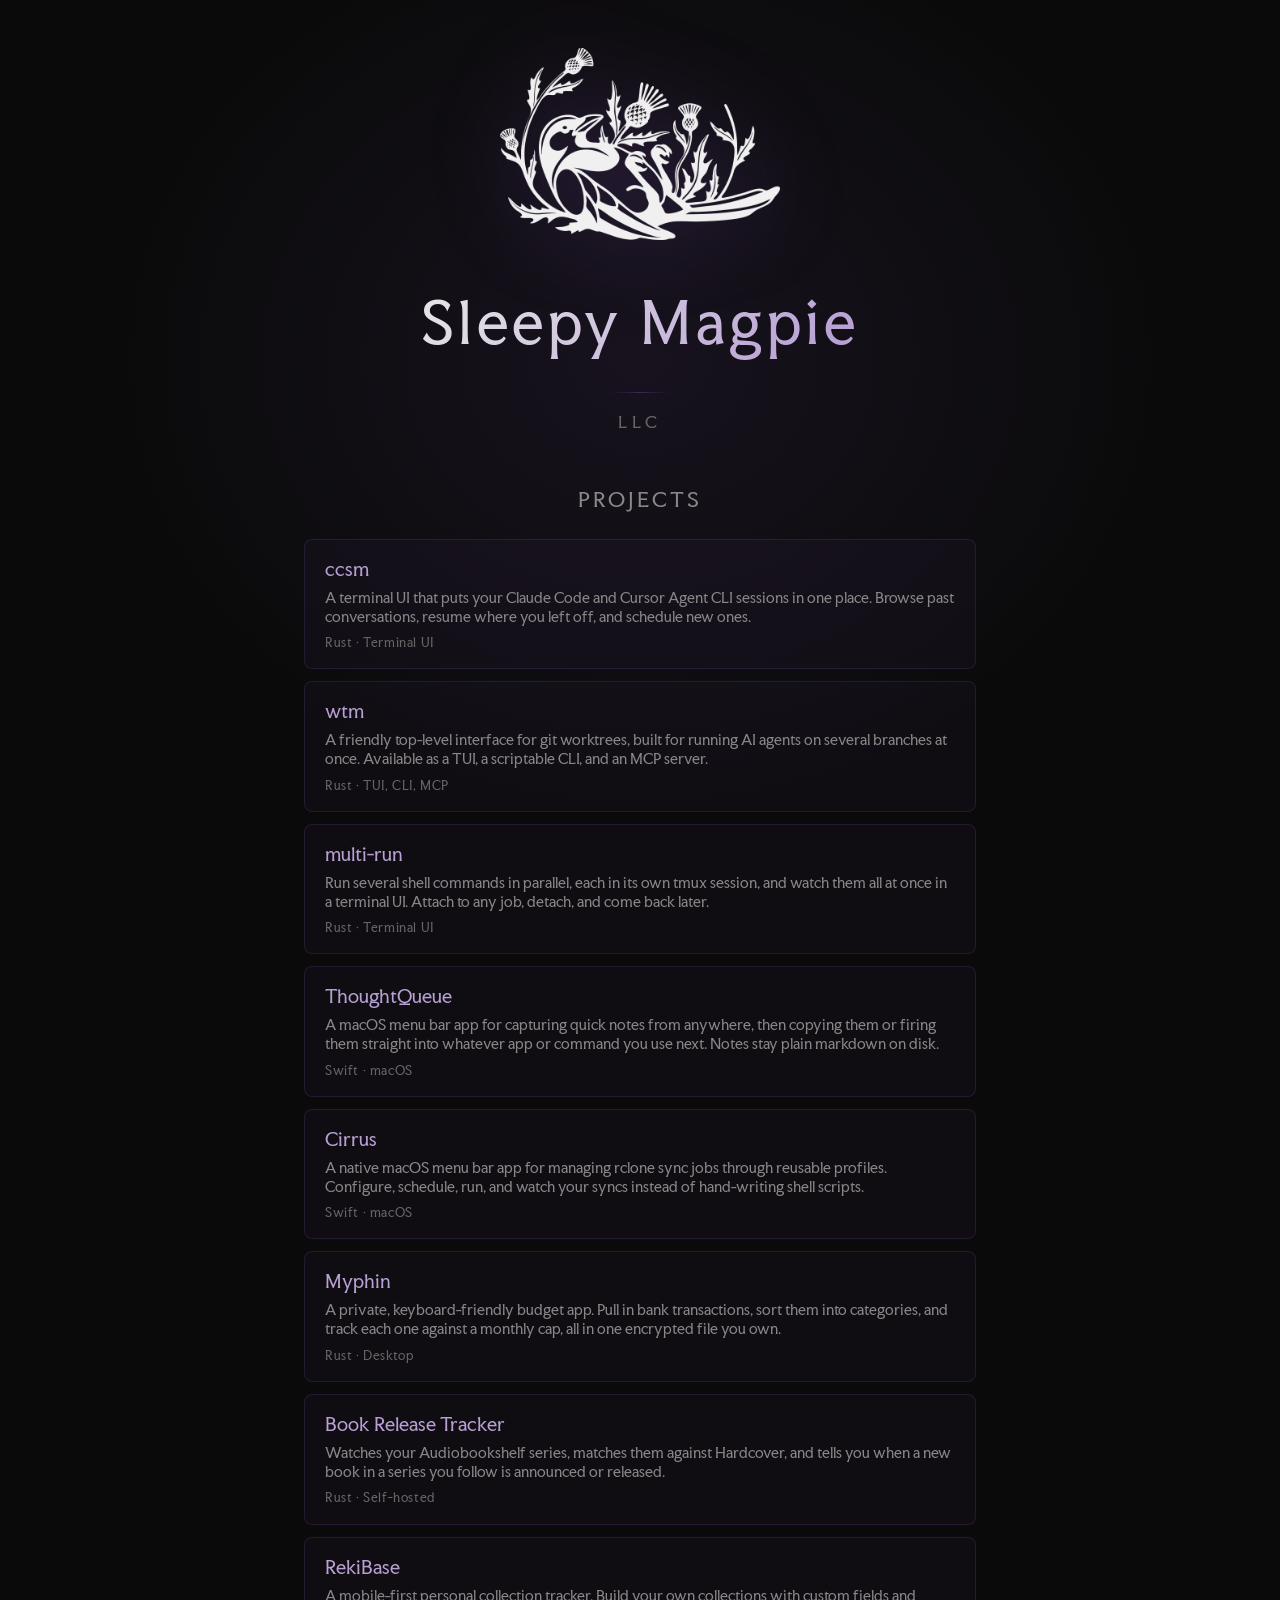
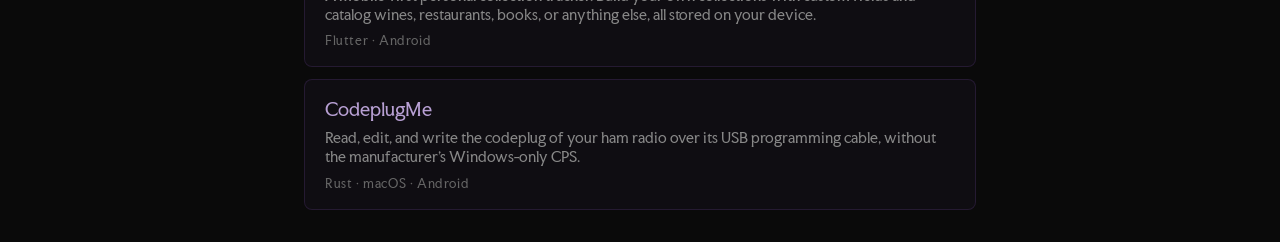
==== commit 67e6b592: "add CodeplugMe tool page Co-Authored-By: Claude Opus 5.5 <noreply@anthropic.com>" ====
--- a/index.html
+++ b/index.html
@@ -70,6 +70,12 @@
         <div class="repo-desc">A mobile-first personal collection tracker. Build your own collections with custom fields and catalog wines, restaurants, books, or anything else, all stored on your device.</div>
         <div class="repo-lang">Flutter · Android</div>
       </a>
+
+      <a class="repo-card" href="tools/codeplug-me.html">
+        <div class="repo-name">CodeplugMe</div>
+        <div class="repo-desc">Read, edit, and write the codeplug of your ham radio over its USB programming cable, without the manufacturer's Windows-only CPS.</div>
+        <div class="repo-lang">Rust · macOS · Android</div>
+      </a>
     </div>
   </section>
 </body>
